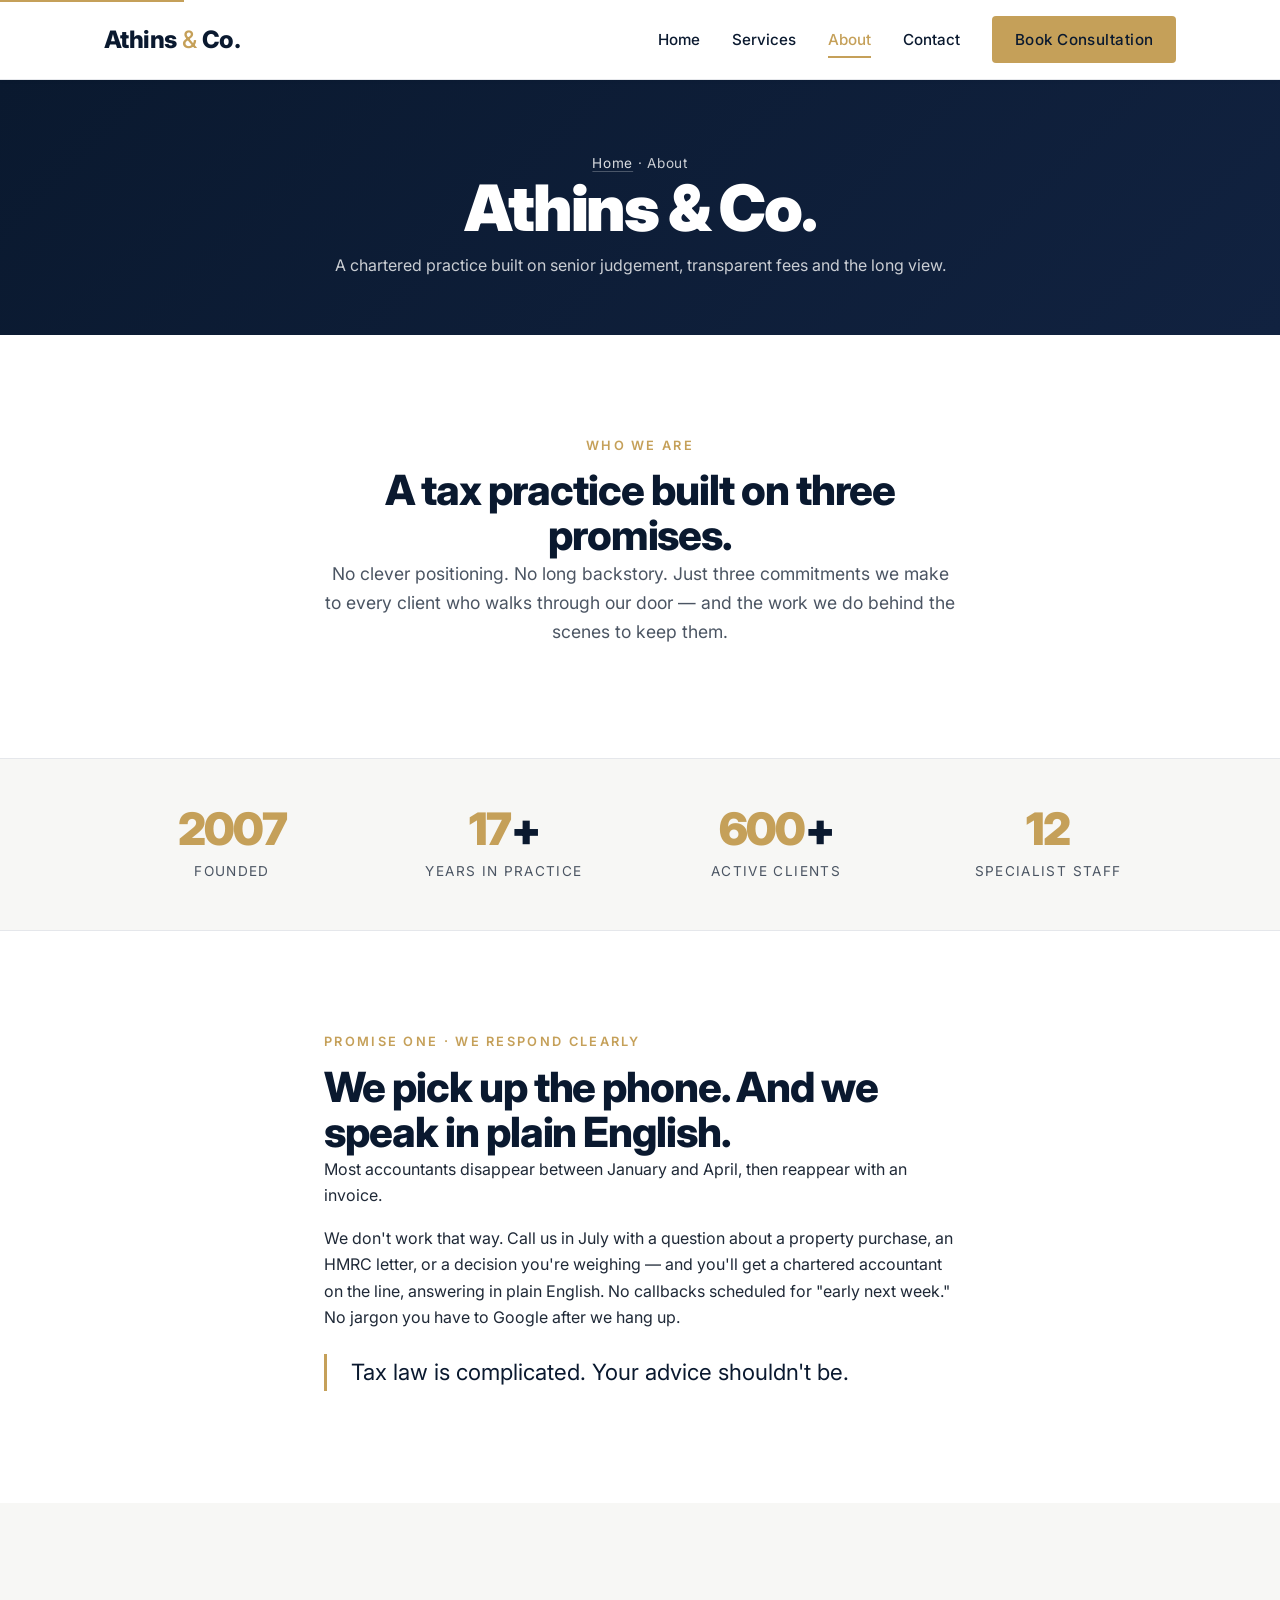
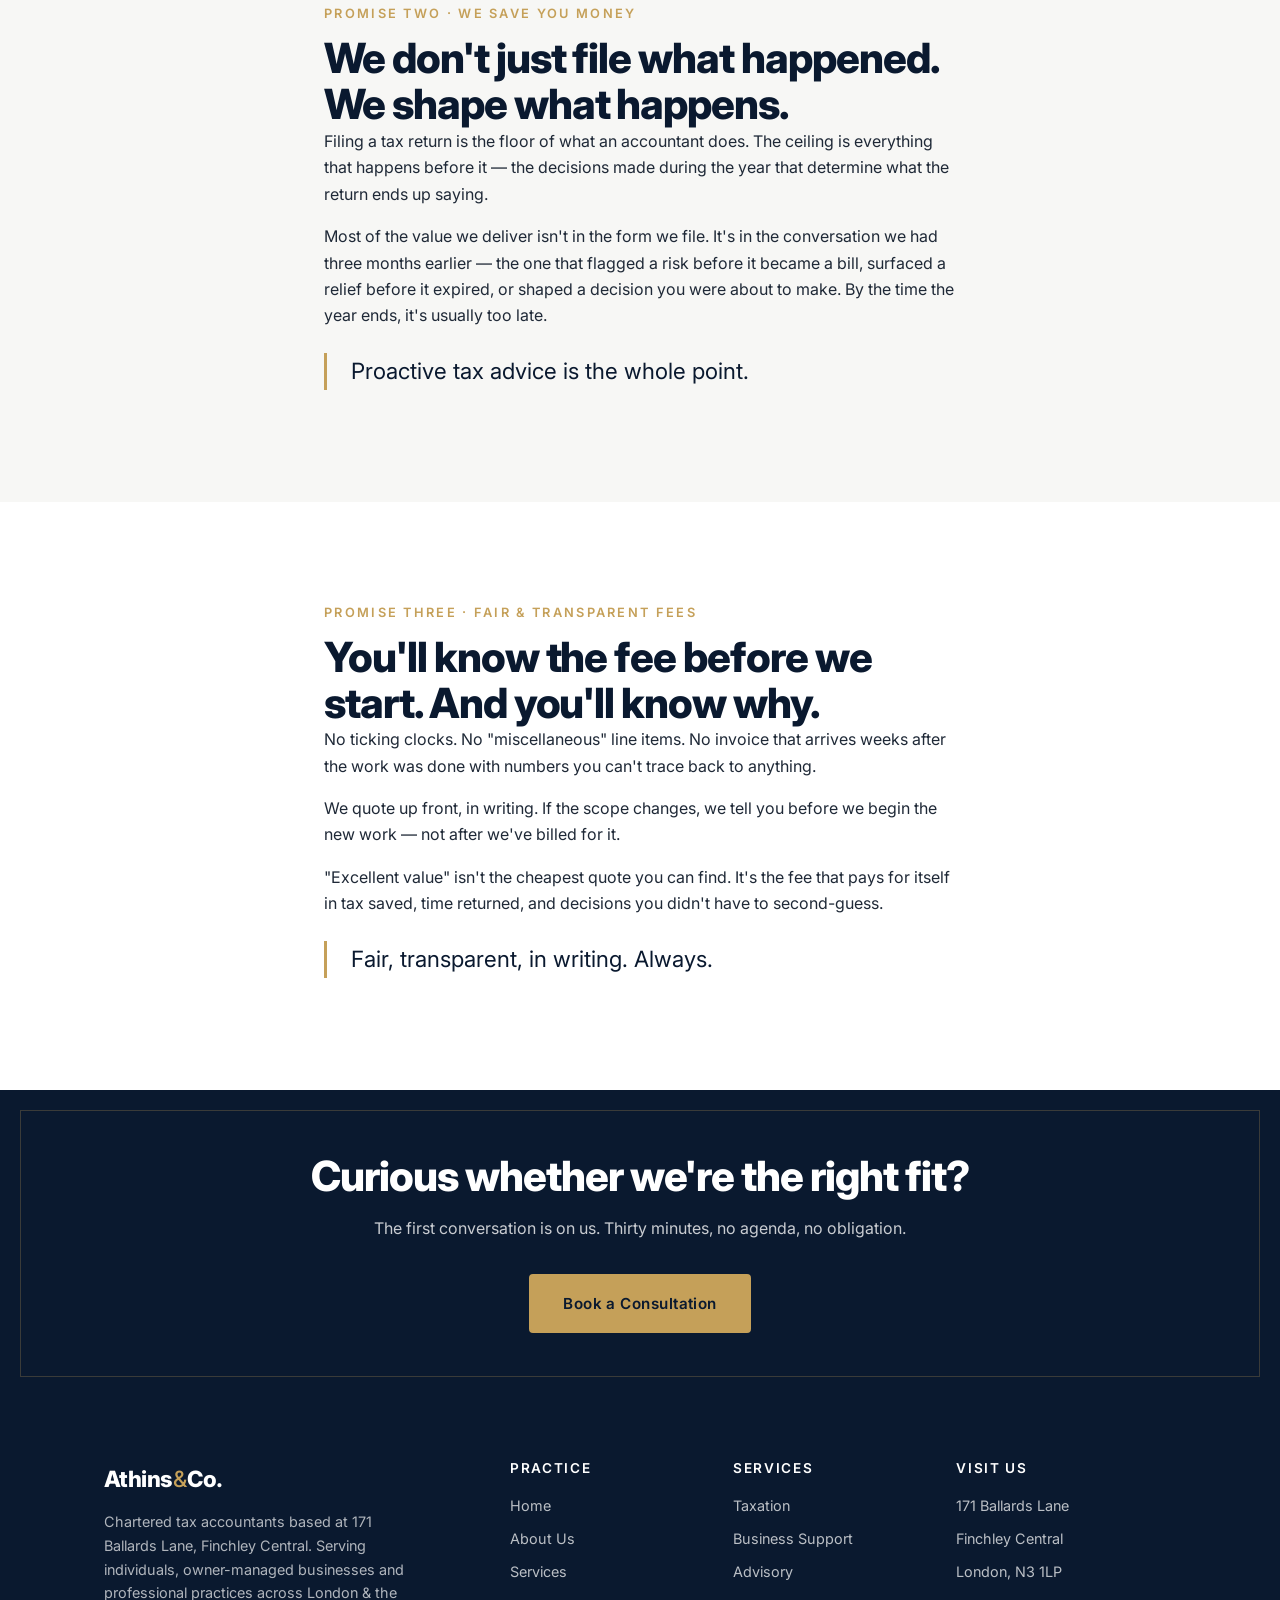
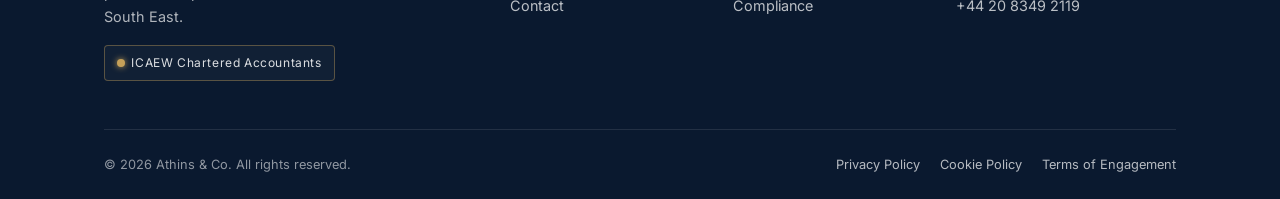
==== about.html @ eba3d70e "Initial commit — Athins & Co. website Static site for Athins & Co. tax accountancy firm, Finchley Ce" ====
<!doctype html>
<html lang="en-GB">
<head>
  <meta charset="utf-8" />
  <meta name="viewport" content="width=device-width, initial-scale=1" />
  <title>About — Athins &amp; Co. Chartered Tax Accountants</title>
  <meta name="description" content="Founded in Finchley Central, Athins & Co. is a chartered tax accountancy firm built on senior expertise, transparent fees and long client relationships." />
  <meta name="theme-color" content="#0a192f" />
  <link rel="icon" href="data:image/svg+xml,%3Csvg xmlns='http://www.w3.org/2000/svg' viewBox='0 0 64 64'%3E%3Crect width='64' height='64' rx='8' fill='%230a192f'/%3E%3Ctext x='50%25' y='58%25' text-anchor='middle' font-family='Georgia,serif' font-size='38' font-weight='700' fill='%23c5a059'%3EA%3C/text%3E%3C/svg%3E" />
  <link rel="preconnect" href="https://fonts.googleapis.com" />
  <link rel="preconnect" href="https://fonts.gstatic.com" crossorigin />
  <link href="https://fonts.googleapis.com/css2?family=Inter:wght@400;500;600;700;800;900&display=swap" rel="stylesheet" />
  <link rel="stylesheet" href="style.css?v=6" />
</head>
<body>
  <a class="skip-link" href="#main">Skip to main content</a>

  <header class="site-header">
    <div class="container nav-wrap">
      <a href="index.html" class="brand" aria-label="Athins and Co. home">
        <span>Athins <span class="brand-mark">&amp;</span> Co.</span>
      </a>
      <button class="nav-toggle" aria-label="Toggle navigation" aria-controls="primary-nav" aria-expanded="false">
        <span></span><span></span><span></span>
      </button>
      <nav id="primary-nav" class="nav-menu" data-open="false" aria-label="Primary">
        <a href="index.html">Home</a>
        <a href="services.html">Services</a>
        <a href="about.html">About</a>
        <a href="contact.html">Contact</a>
        <a class="btn btn-primary" href="contact.html#book">Book Consultation</a>
      </nav>
    </div>
  </header>

  <main id="main">

    <section class="page-hero">
      <div class="container">
        <p class="breadcrumbs"><a href="index.html">Home</a> · About</p>
        <h1>Athins &amp; Co.</h1>
        <p>A chartered practice built on senior judgement, transparent fees and the long view.</p>
      </div>
    </section>

    <section>
      <div class="container" style="max-width: 760px; text-align: center;">
        <span class="eyebrow">Who We Are</span>
        <h2>A tax practice built on three promises.</h2>
        <p style="font-size: 1.1rem; color: var(--grey-600);">No clever positioning. No long backstory.
          Just three commitments we make to every client who walks through our door —
          and the work we do behind the scenes to keep them.</p>
      </div>
    </section>

    <!-- STATS -->
    <section class="trust" aria-label="Practice statistics">
      <div class="container">
        <div class="stats-grid">
          <div>
            <div class="stat-num"><span class="gold">2007</span></div>
            <span class="stat-label">Founded</span>
          </div>
          <div>
            <div class="stat-num"><span class="gold">17</span>+</div>
            <span class="stat-label">Years in Practice</span>
          </div>
          <div>
            <div class="stat-num"><span class="gold">600</span>+</div>
            <span class="stat-label">Active Clients</span>
          </div>
          <div>
            <div class="stat-num"><span class="gold">12</span></div>
            <span class="stat-label">Specialist Staff</span>
          </div>
        </div>
      </div>
    </section>

    <!-- PROMISE 1 -->
    <section>
      <div class="container" style="max-width: 760px;">
        <span class="eyebrow">Promise One · We Respond Clearly</span>
        <h2>We pick up the phone. And we speak in plain English.</h2>
        <p>Most accountants disappear between January and April, then reappear with an invoice.</p>
        <p>We don't work that way. Call us in July with a question about a property purchase, an
          HMRC letter, or a decision you're weighing — and you'll get a chartered accountant on the
          line, answering in plain English. No callbacks scheduled for "early next week." No jargon
          you have to Google after we hang up.</p>
        <p style="font-family: var(--font-serif); font-size: 1.4rem; color: var(--navy); margin-top: 1.5rem; padding-left: 1.5rem; border-left: 3px solid var(--gold);">
          Tax law is complicated. Your advice shouldn't be.
        </p>
      </div>
    </section>

    <!-- PROMISE 2 -->
    <section style="background: var(--off-white);">
      <div class="container" style="max-width: 760px;">
        <span class="eyebrow">Promise Two · We Save You Money</span>
        <h2>We don't just file what happened. We shape what happens.</h2>
        <p>Filing a tax return is the floor of what an accountant does. The ceiling is everything
          that happens before it — the decisions made during the year that determine what the
          return ends up saying.</p>
        <p>Most of the value we deliver isn't in the form we file. It's in the conversation we
          had three months earlier — the one that flagged a risk before it became a bill, surfaced
          a relief before it expired, or shaped a decision you were about to make. By the time the
          year ends, it's usually too late.</p>
        <p style="font-family: var(--font-serif); font-size: 1.4rem; color: var(--navy); margin-top: 1.5rem; padding-left: 1.5rem; border-left: 3px solid var(--gold);">
          Proactive tax advice is the whole point.
        </p>
      </div>
    </section>

    <!-- PROMISE 3 -->
    <section>
      <div class="container" style="max-width: 760px;">
        <span class="eyebrow">Promise Three · Fair &amp; Transparent Fees</span>
        <h2>You'll know the fee before we start. And you'll know why.</h2>
        <p>No ticking clocks. No "miscellaneous" line items. No invoice that arrives weeks after
          the work was done with numbers you can't trace back to anything.</p>
        <p>We quote up front, in writing. If the scope changes, we tell you before we begin the new
          work — not after we've billed for it.</p>
        <p>"Excellent value" isn't the cheapest quote you can find. It's the fee that pays for
          itself in tax saved, time returned, and decisions you didn't have to second-guess.</p>
        <p style="font-family: var(--font-serif); font-size: 1.4rem; color: var(--navy); margin-top: 1.5rem; padding-left: 1.5rem; border-left: 3px solid var(--gold);">
          Fair, transparent, in writing. Always.
        </p>
      </div>
    </section>

    <section class="cta-banner">
      <div class="container">
        <h2>Curious whether we're the right fit?</h2>
        <p>The first conversation is on us. Thirty minutes, no agenda, no obligation.</p>
        <a class="btn btn-primary" href="contact.html#book">Book a Consultation</a>
      </div>
    </section>

  </main>

  <footer class="site-footer footer">
    <div class="container">
      <div class="footer-grid">
        <div class="footer-about">
          <div class="footer-brand">Athins<span class="gold">&amp;</span>Co.</div>
          <p>Chartered tax accountants based at 171 Ballards Lane, Finchley Central. Serving individuals,
            owner-managed businesses and professional practices across London &amp; the South East.</p>
          <div class="trust-badges" aria-label="Professional bodies">
            <span class="badge"><span class="dot"></span>ICAEW Chartered Accountants</span>
          </div>
        </div>
        <div>
          <h4>Practice</h4>
          <ul>
            <li><a href="index.html">Home</a></li>
            <li><a href="about.html">About Us</a></li>
            <li><a href="services.html">Services</a></li>
            <li><a href="contact.html">Contact</a></li>
          </ul>
        </div>
        <div>
          <h4>Services</h4>
          <ul>
            <li><a href="services.html#taxation">Taxation</a></li>
            <li><a href="services.html#business">Business Support</a></li>
            <li><a href="services.html#advisory">Advisory</a></li>
            <li><a href="services.html#compliance">Compliance</a></li>
          </ul>
        </div>
        <div>
          <h4>Visit Us</h4>
          <ul>
            <li>171 Ballards Lane</li>
            <li>Finchley Central</li>
            <li>London, N3 1LP</li>
            <li><a href="tel:+442083492119">+44 20 8349 2119</a></li>
          </ul>
        </div>
      </div>
      <div class="footer-bottom">
        <span>© <span id="year">2026</span> Athins &amp; Co. All rights reserved.</span>
        <nav class="footer-bottom-links" aria-label="Legal">
          <a href="contact.html#privacy">Privacy Policy</a>
          <a href="contact.html#privacy">Cookie Policy</a>
          <a href="contact.html#privacy">Terms of Engagement</a>
        </nav>
      </div>
    </div>
  </footer>

  <script src="script.js" defer></script>
</body>
</html>
---- style.css ----
/* ==========================================================================
   Athins & Co. — Global Stylesheet
   Palette: Navy #0a192f | White #ffffff | Gold #c5a059
   Typography: Playfair Display (headers) / Inter (body)
   ========================================================================== */

:root {
  --navy: #0a192f;
  --navy-light: #112240;
  --navy-soft: #1a2f4f;
  --gold: #c5a059;
  --gold-soft: #d8b878;
  --white: #ffffff;
  --off-white: #f7f7f5;
  --grey-50: #f3f4f6;
  --grey-200: #e5e7eb;
  --grey-400: #9ca3af;
  --grey-600: #4b5563;
  --grey-800: #1f2937;

  /* Single typeface — Inter — used for both display & body. Direct-response aesthetic (Hormozy / Sabri Suby style). */
  --font-serif: 'Inter', -apple-system, BlinkMacSystemFont, 'Segoe UI', Roboto, Helvetica, Arial, sans-serif;
  --font-sans: 'Inter', -apple-system, BlinkMacSystemFont, 'Segoe UI', Roboto, Helvetica, Arial, sans-serif;

  --container: 1200px;
  --radius: 4px;
  --radius-lg: 8px;
  --shadow-sm: 0 1px 3px rgba(10, 25, 47, 0.08);
  --shadow-md: 0 6px 20px rgba(10, 25, 47, 0.10);
  --shadow-lg: 0 18px 40px rgba(10, 25, 47, 0.18);

  --transition: 0.25s ease;
}

/* ---------- Reset ---------- */
*, *::before, *::after { box-sizing: border-box; }
* { margin: 0; padding: 0; }
html { scroll-behavior: smooth; -webkit-text-size-adjust: 100%; }
body {
  font-family: var(--font-sans);
  font-size: 16px;
  line-height: 1.65;
  color: var(--grey-800);
  background: var(--white);
  -webkit-font-smoothing: antialiased;
  -moz-osx-font-smoothing: grayscale;
}
img, svg { max-width: 100%; display: block; }
a { color: var(--gold); text-decoration: none; transition: color var(--transition); }
a:hover { color: var(--gold-soft); }
ul { list-style: none; }
button { font-family: inherit; cursor: pointer; border: none; background: none; }

/* ---------- Typography ---------- */
h1, h2, h3, h4 {
  font-family: var(--font-serif);
  font-weight: 800;
  color: var(--navy);
  line-height: 1.1;
  letter-spacing: -0.025em;
}
h1 {
  font-size: clamp(2.2rem, 6vw, 4rem);
  font-weight: 900;
  line-height: 1.02;
  letter-spacing: -0.035em;
}
h2 { font-size: clamp(1.8rem, 4vw, 2.6rem); }
h3 { font-size: clamp(1.2rem, 2.5vw, 1.5rem); font-weight: 700; }
h4 { font-size: 1.05rem; font-weight: 700; }
p { margin-bottom: 1rem; }
.eyebrow {
  font-family: var(--font-sans);
  font-size: 0.8rem;
  font-weight: 600;
  letter-spacing: 0.18em;
  text-transform: uppercase;
  color: var(--gold);
  margin-bottom: 0.75rem;
  display: inline-block;
}

/* ---------- Layout ---------- */
.container {
  width: 100%;
  max-width: var(--container);
  margin: 0 auto;
  padding: 0 1.5rem;
}
@media (min-width: 768px) {
  .container { padding: 0 3rem; }
}
@media (min-width: 1200px) {
  .container { padding: 0 4rem; }
}
section { padding: 4rem 0; }
@media (min-width: 768px) { section { padding: 6rem 0; } }

.section-head { text-align: center; max-width: 720px; margin: 0 auto 3rem; }
.section-head p { color: var(--grey-600); font-size: 1.05rem; }

/* ---------- Buttons ---------- */
.btn {
  display: inline-block;
  padding: 0.95rem 2rem;
  font-family: var(--font-sans);
  font-weight: 600;
  font-size: 0.95rem;
  letter-spacing: 0.03em;
  text-align: center;
  border-radius: var(--radius);
  cursor: pointer;
  transition: all var(--transition);
  border: 2px solid transparent;
  white-space: nowrap;
}
.btn-primary {
  background: var(--gold);
  color: var(--navy);
  border-color: var(--gold);
}
.btn-primary:hover {
  background: var(--gold-soft);
  border-color: var(--gold-soft);
  color: var(--navy);
  transform: translateY(-2px);
  box-shadow: var(--shadow-md);
}
.btn-outline {
  background: transparent;
  color: var(--white);
  border-color: var(--white);
}
.btn-outline:hover {
  background: var(--white);
  color: var(--navy);
}
.btn-ghost {
  background: transparent;
  color: var(--navy);
  border-color: var(--navy);
}
.btn-ghost:hover {
  background: var(--navy);
  color: var(--white);
}

/* ==========================================================================
   HEADER & NAVIGATION
   ========================================================================== */
.site-header {
  position: sticky;
  top: 0;
  z-index: 100;
  background: var(--white);
  border-bottom: 1px solid var(--grey-200);
  box-shadow: var(--shadow-sm);
}
.nav-wrap {
  display: flex;
  align-items: center;
  justify-content: space-between;
  padding-top: 1rem;
  padding-bottom: 1rem;
}
.brand {
  display: flex;
  align-items: baseline;
  gap: 0.5rem;
  font-family: var(--font-serif);
  font-size: 1.5rem;
  font-weight: 800;
  color: var(--navy);
  letter-spacing: -0.025em;
}
.brand:hover { color: var(--navy); }
.brand-mark {
  color: var(--gold);
  font-family: var(--font-sans);
  font-weight: 500;
  font-style: normal;
  margin: 0 0.05em;
}
.brand-tag {
  font-family: var(--font-sans);
  font-size: 0.7rem;
  font-weight: 500;
  color: var(--grey-600);
  letter-spacing: 0.08em;
  word-spacing: -0.05em;
  text-transform: uppercase;
  font-feature-settings: "liga" 0, "clig" 0;
  display: none;
}
@media (min-width: 768px) { .brand-tag { display: inline; } }

.nav-toggle {
  display: flex;
  flex-direction: column;
  gap: 5px;
  padding: 0.5rem;
}
.nav-toggle span {
  display: block;
  width: 24px;
  height: 2px;
  background: var(--navy);
  transition: transform var(--transition), opacity var(--transition);
}
.nav-toggle[aria-expanded="true"] span:nth-child(1) { transform: translateY(7px) rotate(45deg); }
.nav-toggle[aria-expanded="true"] span:nth-child(2) { opacity: 0; }
.nav-toggle[aria-expanded="true"] span:nth-child(3) { transform: translateY(-7px) rotate(-45deg); }

.nav-menu {
  position: absolute;
  top: 100%;
  left: 0;
  right: 0;
  background: var(--white);
  border-bottom: 1px solid var(--grey-200);
  display: flex;
  flex-direction: column;
  gap: 0;
  padding: 1rem 0;
  max-height: 0;
  overflow: hidden;
  transition: max-height 0.35s ease;
  box-shadow: var(--shadow-md);
}
.nav-menu[data-open="true"] { max-height: 600px; }
.nav-menu a {
  color: var(--navy);
  font-weight: 500;
  font-size: 0.95rem;
  padding: 0.85rem 1.5rem;
  border-bottom: 1px solid var(--grey-200);
}
.nav-menu a:last-of-type { border-bottom: none; }
.nav-menu a:hover { color: var(--gold); background: var(--off-white); }
.nav-menu a.active { color: var(--gold); }
.nav-menu .btn { margin: 0.75rem 1.5rem; padding: 0.75rem 1.25rem; }

@media (min-width: 992px) {
  .nav-toggle { display: none; }
  .nav-menu {
    position: static;
    flex-direction: row;
    align-items: center;
    gap: 2rem;
    max-height: none;
    overflow: visible;
    padding: 0;
    background: transparent;
    border: none;
    box-shadow: none;
  }
  .nav-menu a {
    padding: 0;
    border: none;
    position: relative;
  }
  .nav-menu a:not(.btn)::after {
    content: '';
    position: absolute;
    left: 0;
    bottom: -6px;
    width: 0;
    height: 2px;
    background: var(--gold);
    transition: width var(--transition);
  }
  .nav-menu a:not(.btn):hover::after,
  .nav-menu a.active::after { width: 100%; }
  .nav-menu .btn { margin: 0; padding: 0.7rem 1.4rem; }
  .nav-menu a:hover { background: transparent; }
}

/* ==========================================================================
   HERO
   ========================================================================== */
.hero {
  position: relative;
  background:
    linear-gradient(135deg, rgba(10, 25, 47, 0.92) 0%, rgba(10, 25, 47, 0.78) 100%),
    radial-gradient(circle at 80% 20%, var(--navy-soft) 0%, var(--navy) 60%);
  background-color: var(--navy);
  color: var(--white);
  padding: 5rem 0;
  overflow: hidden;
}
.hero::before {
  content: '';
  position: absolute;
  top: -50%;
  right: -10%;
  width: 60%;
  height: 200%;
  background: radial-gradient(ellipse at center, rgba(197, 160, 89, 0.10) 0%, transparent 60%);
  pointer-events: none;
}
.hero-inner { position: relative; max-width: 760px; }
.hero h1 { color: var(--white); margin-bottom: 1.25rem; }
.hero h1 .accent { color: var(--gold); }
.hero-lead {
  font-size: 1.15rem;
  color: rgba(255, 255, 255, 0.82);
  margin-bottom: 2rem;
  max-width: 600px;
}
.hero-actions { display: flex; flex-wrap: wrap; gap: 1rem; margin-bottom: 3rem; }
.hero-meta {
  display: flex;
  flex-wrap: wrap;
  gap: 2rem;
  padding-top: 2rem;
  border-top: 1px solid rgba(255, 255, 255, 0.12);
  font-size: 0.9rem;
  color: rgba(255, 255, 255, 0.75);
}
.hero-meta-item { display: flex; align-items: center; gap: 0.5rem; }
.hero-meta-item::before { content: '✓'; color: var(--gold); font-weight: 700; }

@media (min-width: 768px) { .hero { padding: 7rem 0; } }

/* ---- Page hero (smaller, used on inner pages) ---- */
.page-hero {
  background: linear-gradient(135deg, var(--navy) 0%, var(--navy-light) 100%);
  color: var(--white);
  padding: 4.5rem 0 3.5rem;
  text-align: center;
}
.page-hero h1 { color: var(--white); margin-bottom: 0.75rem; }
.page-hero p { color: rgba(255, 255, 255, 0.78); max-width: 620px; margin: 0 auto; }
.breadcrumbs {
  font-size: 0.85rem;
  color: rgba(255, 255, 255, 0.6);
  margin-bottom: 1rem;
  letter-spacing: 0.05em;
}
.breadcrumbs a {
  color: rgba(255, 255, 255, 0.85);
  text-decoration: underline;
  text-decoration-color: rgba(255, 255, 255, 0.25);
  text-underline-offset: 3px;
}
.breadcrumbs a:hover { color: var(--white); text-decoration-color: var(--white); }

/* ==========================================================================
   TRUST / STATS
   ========================================================================== */
.trust {
  background: var(--off-white);
  border-top: 1px solid var(--grey-200);
  border-bottom: 1px solid var(--grey-200);
  padding: 3rem 0;
}
.stats-grid {
  display: grid;
  grid-template-columns: repeat(2, 1fr);
  gap: 2rem 1rem;
  text-align: center;
}
@media (min-width: 768px) {
  .stats-grid { grid-template-columns: repeat(4, 1fr); }
}
.stat-num {
  font-family: var(--font-serif);
  font-size: clamp(2rem, 5vw, 2.8rem);
  font-weight: 900;
  color: var(--navy);
  line-height: 1;
  letter-spacing: -0.04em;
}
.stat-num .gold { color: var(--gold); }
.stat-label {
  display: block;
  margin-top: 0.5rem;
  font-size: 0.85rem;
  letter-spacing: 0.1em;
  text-transform: uppercase;
  color: var(--grey-600);
}

/* ==========================================================================
   CARD GRID (services / values / etc.)
   ========================================================================== */
.grid {
  display: grid;
  grid-template-columns: 1fr;
  gap: 1.5rem;
}
@media (min-width: 600px) { .grid-2 { grid-template-columns: repeat(2, 1fr); } }
@media (min-width: 992px) { .grid-3 { grid-template-columns: repeat(3, 1fr); } }
@media (min-width: 992px) { .grid-4 { grid-template-columns: repeat(4, 1fr); } }
@media (min-width: 600px) and (max-width: 991px) {
  .grid-3, .grid-4 { grid-template-columns: repeat(2, 1fr); }
}

.card {
  background: var(--white);
  border: 1px solid var(--grey-200);
  border-radius: var(--radius-lg);
  padding: 2rem 1.75rem;
  transition: transform var(--transition), box-shadow var(--transition), border-color var(--transition);
  position: relative;
}
.card:hover {
  transform: translateY(-4px);
  box-shadow: var(--shadow-md);
  border-color: var(--gold);
}
.card-icon {
  width: 48px;
  height: 48px;
  border-radius: var(--radius);
  background: var(--navy);
  color: var(--gold);
  display: flex;
  align-items: center;
  justify-content: center;
  font-family: var(--font-serif);
  font-size: 1.4rem;
  font-weight: 700;
  margin-bottom: 1.25rem;
}
.card h3 { margin-bottom: 0.6rem; }
.card p { color: var(--grey-600); margin: 0; font-size: 0.95rem; }
.card-link {
  display: inline-block;
  margin-top: 1rem;
  font-weight: 600;
  font-size: 0.9rem;
  color: var(--navy);
  border-bottom: 1px solid var(--gold);
  padding-bottom: 2px;
}
.card-link:hover { color: var(--gold); }

/* ==========================================================================
   SERVICES PAGE — categorised lists
   ========================================================================== */
.service-category { margin-bottom: 4rem; }
.service-category:last-child { margin-bottom: 0; }
.category-head {
  display: flex;
  align-items: center;
  gap: 1rem;
  padding-bottom: 1.25rem;
  margin-bottom: 2rem;
  border-bottom: 1px solid var(--grey-200);
}
.category-num {
  font-family: var(--font-serif);
  font-size: 1rem;
  color: var(--gold);
  letter-spacing: 0.1em;
  font-weight: 600;
}
.category-head h2 { margin: 0; }

.service-list {
  display: grid;
  grid-template-columns: 1fr;
  gap: 1rem;
}
@media (min-width: 600px) { .service-list { grid-template-columns: repeat(2, 1fr); } }
@media (min-width: 992px) { .service-list { grid-template-columns: repeat(3, 1fr); } }

.service-item {
  background: var(--white);
  border: 1px solid var(--grey-200);
  border-left: 3px solid var(--gold);
  border-radius: var(--radius);
  padding: 1.25rem 1.5rem;
  transition: all var(--transition);
}
.service-item:hover {
  background: var(--navy);
  border-color: var(--gold);
  transform: translateX(4px);
  box-shadow: var(--shadow-md);
}
.service-item:hover h4,
.service-item:hover p { color: var(--white); }
.service-item:hover p { color: rgba(255, 255, 255, 0.8); }
.service-item h4 { margin-bottom: 0.35rem; transition: color var(--transition); }
.service-item p { font-size: 0.88rem; color: var(--grey-600); margin: 0; transition: color var(--transition); }

/* ==========================================================================
   ABOUT PAGE
   ========================================================================== */
.split {
  display: grid;
  grid-template-columns: 1fr;
  gap: 3rem;
  align-items: center;
}
@media (min-width: 992px) { .split { grid-template-columns: 1fr 1fr; gap: 4rem; } }
.split-image {
  background: linear-gradient(135deg, var(--navy) 0%, var(--navy-light) 100%);
  border-radius: var(--radius-lg);
  aspect-ratio: 4 / 5;
  display: flex;
  align-items: center;
  justify-content: center;
  color: var(--gold);
  font-family: var(--font-serif);
  font-size: 5rem;
  position: relative;
  overflow: hidden;
}
.split-image::after {
  content: '';
  position: absolute;
  inset: 12px;
  border: 1px solid rgba(197, 160, 89, 0.4);
  border-radius: var(--radius);
  pointer-events: none;
}

.value-list { display: grid; gap: 1.5rem; margin-top: 2rem; }
.value-item {
  display: flex;
  gap: 1rem;
  padding: 1.25rem;
  background: var(--off-white);
  border-radius: var(--radius);
  border-left: 3px solid var(--gold);
}
.value-num {
  font-family: var(--font-serif);
  font-size: 1.5rem;
  font-weight: 700;
  color: var(--gold);
  flex-shrink: 0;
}

/* ==========================================================================
   CONTACT PAGE
   ========================================================================== */
.contact-grid {
  display: grid;
  grid-template-columns: 1fr;
  gap: 2.5rem;
}
@media (min-width: 992px) { .contact-grid { grid-template-columns: 1fr 1.2fr; gap: 4rem; } }

.contact-info { display: grid; gap: 1.25rem; }
.info-block {
  padding: 1.5rem;
  background: var(--off-white);
  border-radius: var(--radius);
  border-left: 3px solid var(--gold);
}
.info-block h4 { margin-bottom: 0.4rem; }
.info-block p, .info-block a {
  color: var(--grey-800);
  margin: 0;
  font-size: 0.95rem;
  line-height: 1.5;
}
.info-block a { color: var(--navy); border-bottom: 1px solid var(--gold); }
.info-block a:hover { color: var(--gold); }

.contact-form {
  background: var(--white);
  padding: 2rem;
  border: 1px solid var(--grey-200);
  border-radius: var(--radius-lg);
  box-shadow: var(--shadow-sm);
}
.form-row { display: grid; gap: 1rem; }
@media (min-width: 600px) { .form-row.row-2 { grid-template-columns: 1fr 1fr; } }
.field { margin-bottom: 1.1rem; }
.field label {
  display: block;
  font-size: 0.85rem;
  font-weight: 600;
  color: var(--navy);
  margin-bottom: 0.4rem;
  letter-spacing: 0.02em;
}
.field input,
.field select,
.field textarea {
  width: 100%;
  padding: 0.85rem 1rem;
  font-family: var(--font-sans);
  font-size: 0.95rem;
  color: var(--grey-800);
  background: var(--white);
  border: 1px solid var(--grey-200);
  border-radius: var(--radius);
  transition: border-color var(--transition), box-shadow var(--transition);
}
.field input:focus,
.field select:focus,
.field textarea:focus {
  outline: none;
  border-color: var(--gold);
  box-shadow: 0 0 0 3px rgba(197, 160, 89, 0.15);
}
.field textarea { resize: vertical; min-height: 130px; }
.consent {
  display: flex;
  align-items: flex-start;
  gap: 0.6rem;
  font-size: 0.85rem;
  color: var(--grey-600);
  margin-bottom: 1.25rem;
}
.consent input { margin-top: 0.25rem; }
.consent a { color: var(--navy); border-bottom: 1px solid var(--gold); }

.map-placeholder {
  margin-top: 3rem;
  background: linear-gradient(135deg, var(--navy) 0%, var(--navy-light) 100%);
  color: var(--white);
  text-align: center;
  padding: 3rem 1.5rem;
  border-radius: var(--radius-lg);
}
.map-placeholder h3 { color: var(--white); }
.map-placeholder p { color: rgba(255, 255, 255, 0.75); margin: 0.5rem 0 0; }

/* ==========================================================================
   CTA BANNER
   ========================================================================== */
.cta-banner {
  background: var(--navy);
  color: var(--white);
  text-align: center;
  padding: 4rem 1rem;
  position: relative;
  overflow: hidden;
}
.cta-banner::before {
  content: '';
  position: absolute;
  inset: 1.25rem;
  border: 1px solid rgba(197, 160, 89, 0.25);
  pointer-events: none;
}
.cta-banner h2 { color: var(--white); position: relative; }
.cta-banner p { color: rgba(255, 255, 255, 0.78); max-width: 540px; margin: 1rem auto 2rem; position: relative; }
.cta-banner .btn { position: relative; }

/* ==========================================================================
   FOOTER
   ========================================================================== */
.site-footer {
  background: var(--navy);
  color: rgba(255, 255, 255, 0.72);
  padding: 4rem 0 0;
  font-size: 0.9rem;
}
.footer-grid {
  display: grid;
  grid-template-columns: 1fr;
  gap: 2.5rem;
  padding-bottom: 3rem;
}
@media (min-width: 600px) { .footer-grid { grid-template-columns: 1fr 1fr; } }
@media (min-width: 992px) { .footer-grid { grid-template-columns: 2fr 1fr 1fr 1.2fr; } }

.footer-brand { font-family: var(--font-serif); font-size: 1.4rem; font-weight: 800; letter-spacing: -0.025em; color: var(--white); margin-bottom: 0.75rem; }
.footer-brand .gold {
  color: var(--gold);
  font-family: var(--font-sans);
  font-weight: 500;
  font-style: normal;
  margin: 0 0.05em;
}
.footer-about p { font-size: 0.9rem; color: rgba(255, 255, 255, 0.68); max-width: 320px; }
.footer h4 {
  color: var(--white);
  font-family: var(--font-sans);
  font-size: 0.85rem;
  font-weight: 600;
  letter-spacing: 0.12em;
  text-transform: uppercase;
  margin-bottom: 1.1rem;
}
.footer ul li { margin-bottom: 0.6rem; }
.footer a { color: rgba(255, 255, 255, 0.72); }
.footer a:hover { color: var(--gold); }

.trust-badges {
  display: flex;
  flex-wrap: wrap;
  gap: 0.6rem;
  margin-top: 1rem;
}
.badge {
  display: inline-flex;
  align-items: center;
  gap: 0.4rem;
  padding: 0.45rem 0.75rem;
  border: 1px solid rgba(197, 160, 89, 0.4);
  border-radius: var(--radius);
  font-size: 0.75rem;
  letter-spacing: 0.05em;
  color: rgba(255, 255, 255, 0.85);
  background: rgba(255, 255, 255, 0.03);
}
.badge .dot {
  width: 8px;
  height: 8px;
  border-radius: 50%;
  background: var(--gold);
  box-shadow: 0 0 6px var(--gold);
}

.footer-bottom {
  border-top: 1px solid rgba(255, 255, 255, 0.10);
  padding: 1.5rem 0;
  display: flex;
  flex-wrap: wrap;
  gap: 1rem;
  justify-content: space-between;
  align-items: center;
  font-size: 0.8rem;
  color: rgba(255, 255, 255, 0.55);
}
.footer-bottom-links { display: flex; flex-wrap: wrap; gap: 1.25rem; }
.footer-bottom-links a { color: rgba(255, 255, 255, 0.7); }

/* ==========================================================================
   UTILITIES
   ========================================================================== */
.text-center { text-align: center; }
.mt-2 { margin-top: 2rem; }
.skip-link {
  position: absolute;
  top: -40px;
  left: 0;
  padding: 0.5rem 1rem;
  background: var(--gold);
  color: var(--navy);
  z-index: 200;
}
.skip-link:focus { top: 0; }

@media (prefers-reduced-motion: reduce) {
  *, *::before, *::after { animation-duration: 0.01ms !important; transition-duration: 0.01ms !important; scroll-behavior: auto !important; }
}
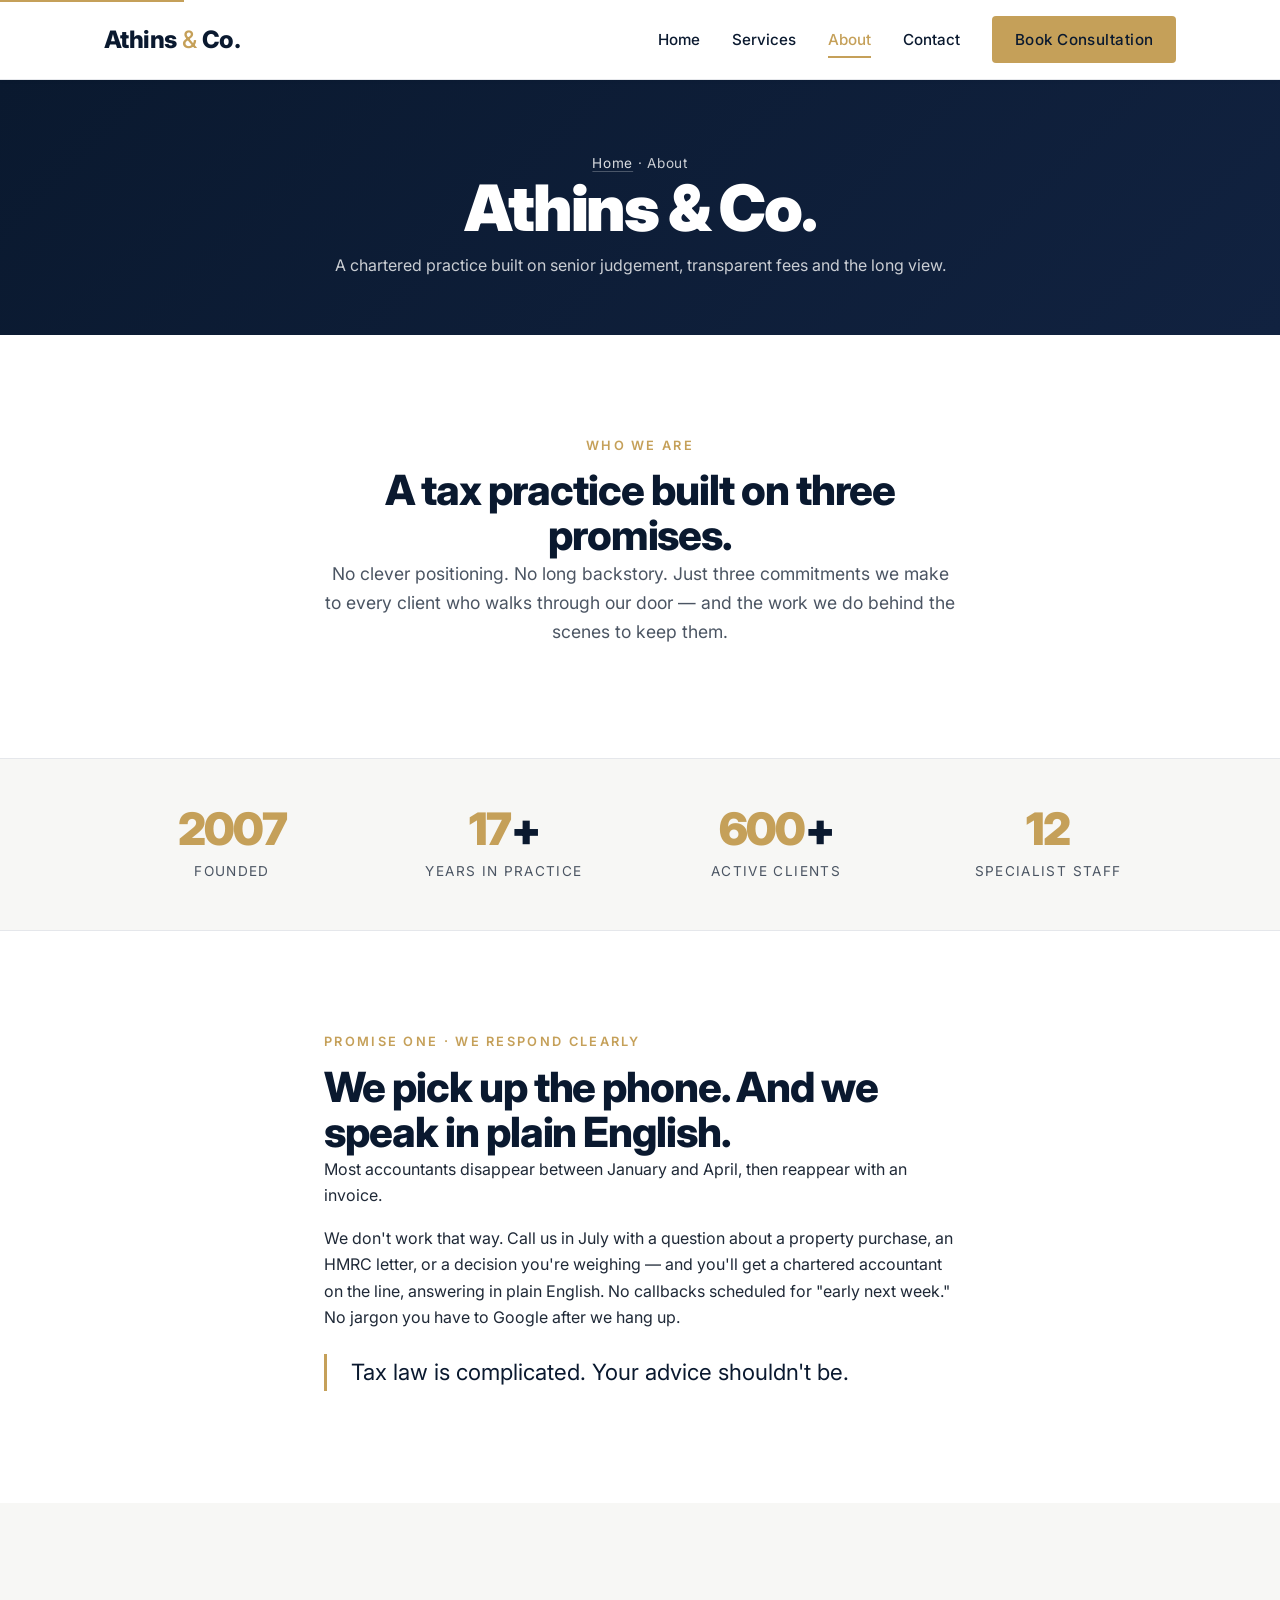
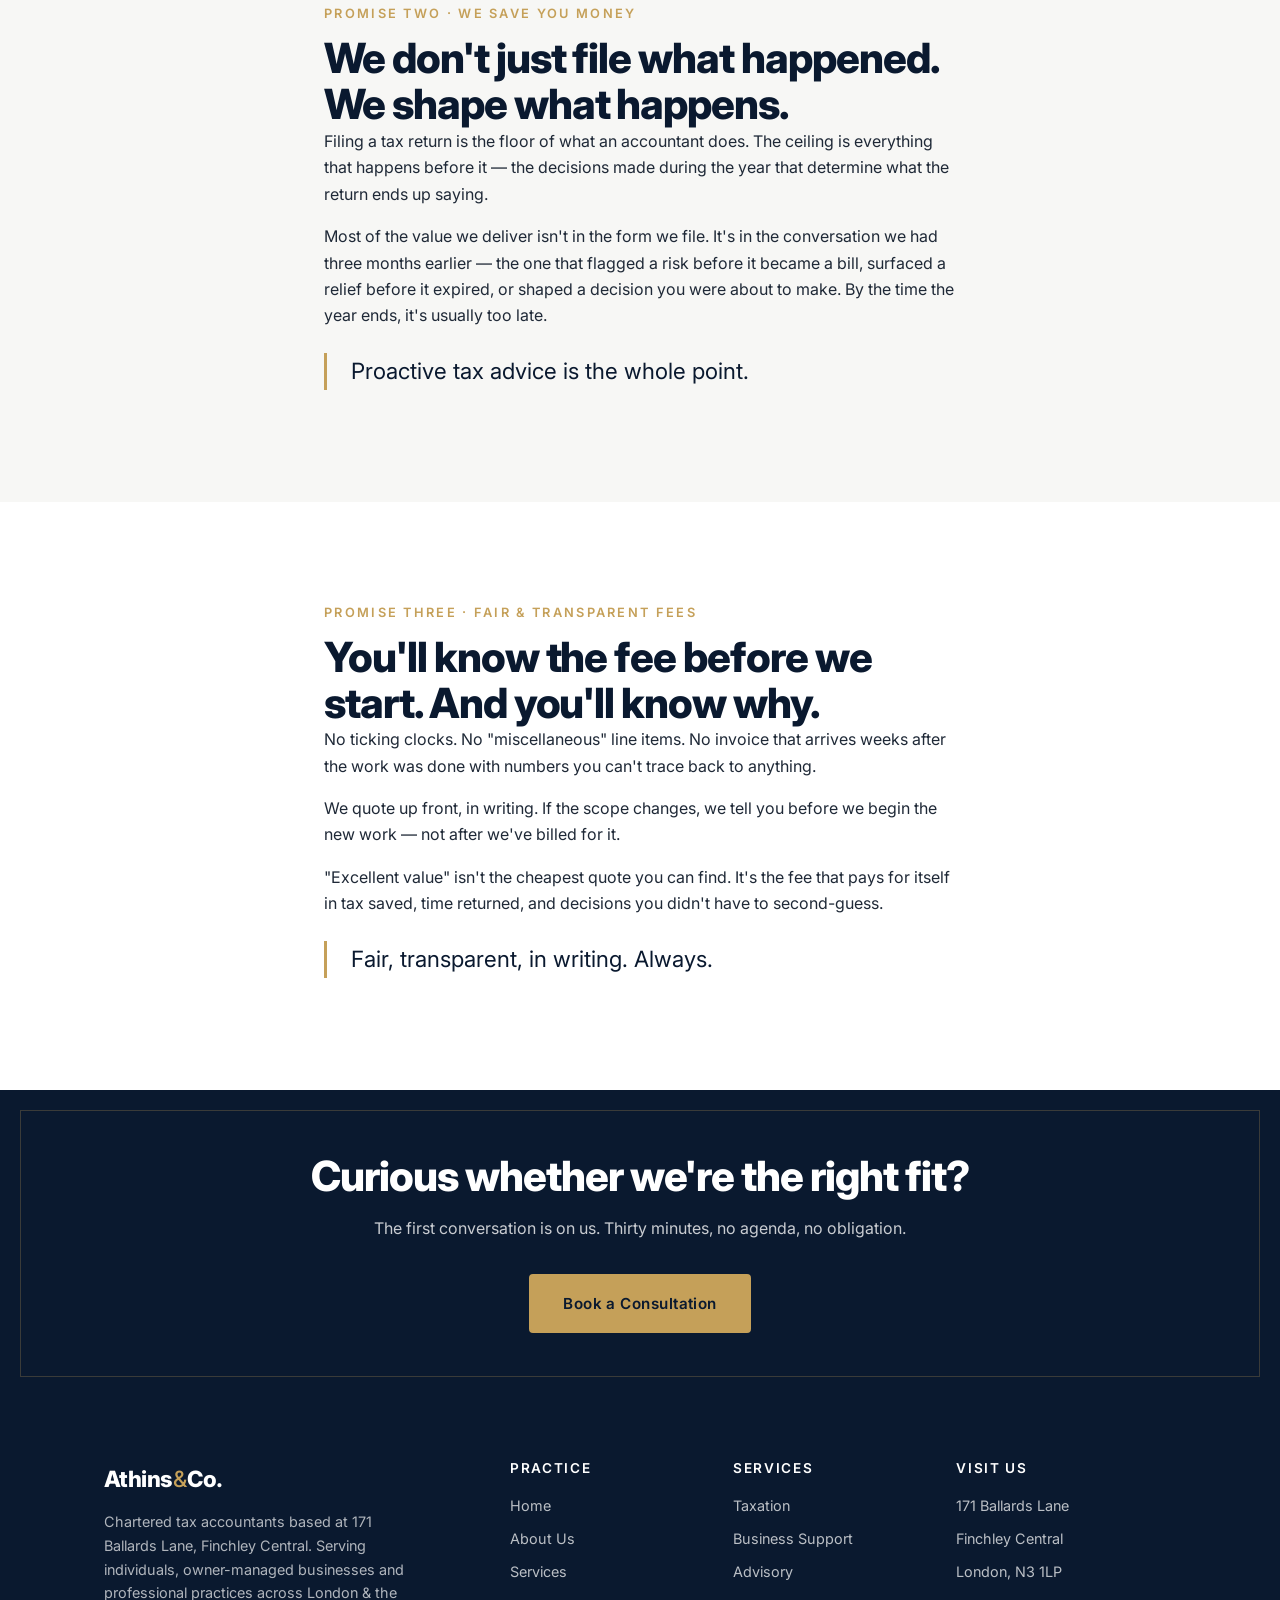
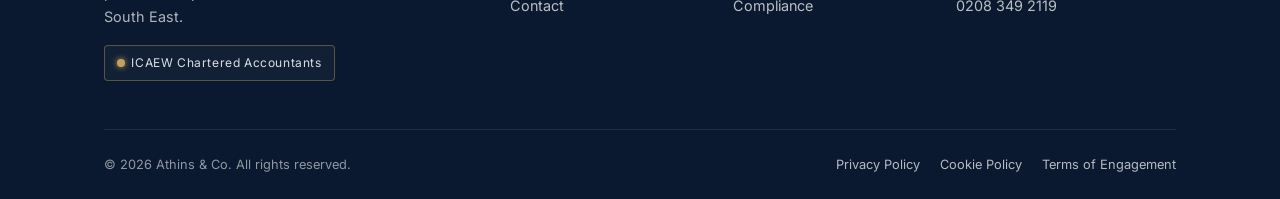
==== commit 7d1dfffe: "Phone format, map embed, brand cleanup, font swap - Phone: +44 format → 0208 349 2119 across all pag" ====
--- a/about.html
+++ b/about.html
@@ -173,7 +173,7 @@
             <li>171 Ballards Lane</li>
             <li>Finchley Central</li>
             <li>London, N3 1LP</li>
-            <li><a href="tel:+442083492119">+44 20 8349 2119</a></li>
+            <li><a href="tel:02083492119">0208 349 2119</a></li>
           </ul>
         </div>
       </div>
